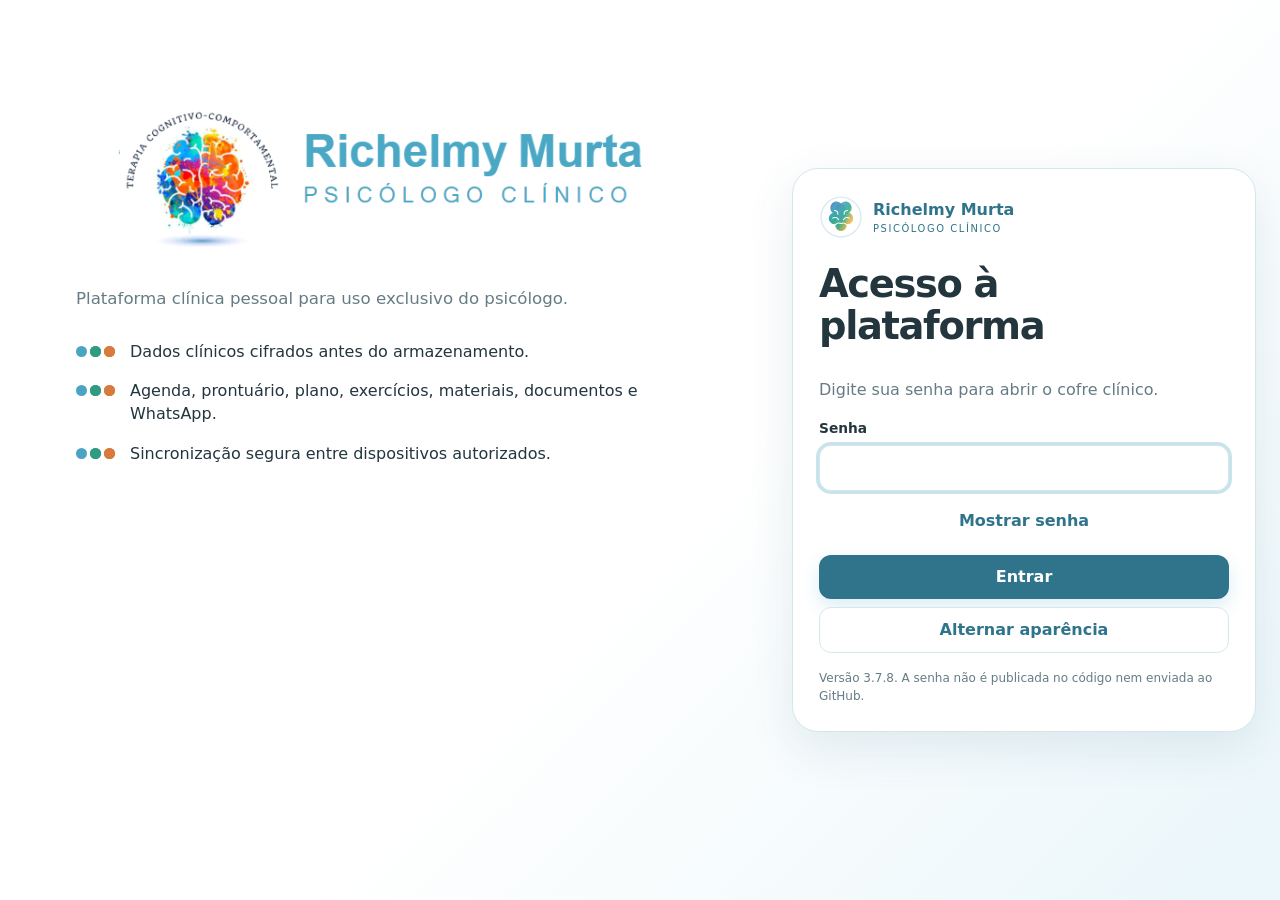
==== index.html @ 9f35b75d "chore(agenda): align build 3.7.8 and invalidate stale cached runtime" ====
<!DOCTYPE html>
<html lang="pt-BR">
<head>
  <meta charset="utf-8">
  <meta name="viewport" content="width=device-width,initial-scale=1,viewport-fit=cover">
  <meta name="theme-color" content="#4ba4c1">
  <meta name="description" content="Plataforma clínica local-first com sincronização criptografada entre dispositivos autorizados.">
  <meta name="color-scheme" content="light dark">
  <meta name="rm-build" content="3.7.8-main-v250">
  <meta http-equiv="Content-Security-Policy" content="default-src 'self' data:; script-src 'self' https://accounts.google.com; style-src 'self' 'unsafe-inline'; img-src 'self' data: blob: https:; media-src 'self' data: blob: https:; connect-src 'self' https://api.github.com https://raw.githubusercontent.com https://accounts.google.com https://oauth2.googleapis.com https://www.googleapis.com https://gmail.googleapis.com https://secretaria-digital-core.vercel.app; frame-src https://accounts.google.com; worker-src 'self'; object-src 'none'; base-uri 'self'; form-action 'self' mailto:">
  <link rel="manifest" href="manifest.webmanifest?v=3.7.8">
  <link rel="icon" href="assets/images/favicon.svg" type="image/svg+xml">
  <link rel="preload" href="assets/images/brand-banner.png" as="image" fetchpriority="high">
  <link rel="stylesheet" href="assets/css/app.css?v=3.7.8">
  <title>Richelmy Murta — Clínica</title>
</head>
<body class="rm-booting">
  <a class="skip-link" href="#app">Ir para o conteúdo principal</a>
  <div id="app" tabindex="-1"><main class="vault"><section class="vault-panel"><div class="vault-card" id="rm-boot-fallback"><div class="brand-mini"><img class="brand-symbol" src="assets/images/brand-symbol.svg" alt=""><div class="brand-copy"><strong>Plataforma Clínica</strong><span>Inicializando ambiente seguro…</span></div></div><p class="muted mt-24">Carregando cofre, interface e integrações. Se esta mensagem permanecer, recarregue a página.</p></div></section></main></div>
  <div id="modal-root"></div>
  <div id="toast-region" class="toast-region" aria-live="polite" aria-atomic="true"></div>
  <input id="file-input" type="file" hidden>
  <script type="module" src="assets/js/main-v250.js?v=3.7.8&rev=clinical-runtime-v378"></script>
</body>
</html>
---- assets/css/app.css ----
:root{--bg:#f4f8fa;--surface:#fff;--surface2:#eaf5f8;--text:#23363e;--muted:#657c85;--primary:#4ba4c1;--primary2:#2f748b;--line:#d6e7ec;--green:#2f9b82;--orange:#d77a3c;--yellow:#e4b546;--danger:#ad4050;--shadow:0 16px 48px rgba(37,91,110,.11);--shadow-sm:0 7px 24px rgba(37,91,110,.08);--radius:18px;--sidebar:250px;--topbar:68px;--focus:0 0 0 3px rgba(75,164,193,.3);--font:Inter,ui-sans-serif,system-ui,-apple-system,BlinkMacSystemFont,"Segoe UI",Arial,sans-serif;--fontScale:1}
[data-theme=dark]{--bg:#10191d;--surface:#19262b;--surface2:#22363d;--text:#e8f3f6;--muted:#abc0c8;--primary:#76c5dd;--primary2:#a1dcee;--line:#314950;--shadow:0 16px 48px rgba(0,0,0,.3);--shadow-sm:0 7px 24px rgba(0,0,0,.22)}
*{box-sizing:border-box}html{font-size:calc(16px * var(--fontScale));scroll-behavior:smooth}body{margin:0;min-height:100vh;background:var(--bg);color:var(--text);font-family:var(--font);line-height:1.5}button,input,textarea,select{font:inherit;color:inherit}button{cursor:pointer}a{color:inherit;text-decoration:none}:focus-visible{outline:0;box-shadow:var(--focus)}h1,h2,h3,p{margin-top:0}h1{font-size:clamp(1.75rem,3vw,2.5rem);line-height:1.08;letter-spacing:-.035em}h2{font-size:clamp(1.25rem,2vw,1.7rem)}h3{font-size:1.02rem}.hidden{display:none!important}.muted{color:var(--muted)}.small{font-size:.87rem}.tiny{font-size:.75rem}.wrap{flex-wrap:wrap}.flex{display:flex}.items-center{align-items:center}.justify-between{justify-content:space-between}.gap-8{gap:8px}.gap-12{gap:12px}.gap-16{gap:16px}.mt-8{margin-top:8px}.mt-12{margin-top:12px}.mt-16{margin-top:16px}.mt-24{margin-top:24px}.mb-0{margin-bottom:0}.w-full{width:100%}.text-right{text-align:right}.skip-link{position:fixed;left:12px;top:-70px;background:var(--surface);padding:10px 14px;border-radius:10px;z-index:999}.skip-link:focus{top:12px}
.btn{border:0;border-radius:12px;min-height:44px;padding:10px 15px;background:var(--primary2);color:#fff;font-weight:750;display:inline-flex;gap:8px;align-items:center;justify-content:center;box-shadow:0 7px 18px rgba(75,164,193,.2);transition:.18s}.btn:hover{filter:brightness(.97);transform:translateY(-1px)}.btn.secondary{background:var(--surface);color:var(--primary2);border:1px solid var(--line);box-shadow:none}.btn.ghost{background:transparent;color:var(--primary2);box-shadow:none}.btn.danger{background:var(--danger)}.btn:disabled{opacity:.45;cursor:not-allowed;transform:none}.icon-btn{width:44px;height:44px;border:1px solid var(--line);background:var(--surface);border-radius:12px;display:grid;place-items:center;color:var(--primary2)}
.input,.textarea,.select{width:100%;min-height:44px;padding:10px 12px;border:1px solid var(--line);background:var(--surface);border-radius:12px}.textarea{min-height:120px;resize:vertical}.field{display:grid;gap:6px}.field label{font-size:.86rem;font-weight:750}.input-row{display:grid;grid-template-columns:repeat(2,minmax(0,1fr));gap:12px}.toolbar{display:flex;gap:10px;align-items:center;flex-wrap:wrap;margin-bottom:16px}.search{position:relative;min-width:min(420px,55vw)}.search input{padding-left:40px}.search span{position:absolute;left:12px;top:11px;color:var(--muted)}
.card{background:var(--surface);border:1px solid var(--line);border-radius:var(--radius);padding:19px;box-shadow:var(--shadow-sm)}.card-title{display:flex;align-items:center;justify-content:space-between;gap:12px;margin-bottom:14px}.notice{padding:12px 14px;border:1px solid var(--line);border-radius:13px;background:var(--surface2);font-size:.88rem}.notice.warning{border-color:rgba(215,122,60,.4);background:rgba(215,122,60,.1)}.notice.danger{border-color:rgba(173,64,80,.4);background:rgba(173,64,80,.09)}.notice.success{border-color:rgba(47,155,130,.4);background:rgba(47,155,130,.1)}.badge{display:inline-flex;align-items:center;border-radius:999px;padding:4px 9px;font-size:.72rem;font-weight:800;background:var(--surface2);color:var(--primary2);white-space:nowrap}.badge.success{background:rgba(47,155,130,.13);color:var(--green)}.badge.warning{background:rgba(228,181,70,.18);color:#8a6417}.badge.danger{background:rgba(173,64,80,.12);color:var(--danger)}
.grid{display:grid;gap:16px}.grid-2{grid-template-columns:repeat(2,minmax(0,1fr))}.grid-3{grid-template-columns:repeat(3,minmax(0,1fr))}.grid-4{grid-template-columns:repeat(4,minmax(0,1fr))}.span-2{grid-column:span 2}.metric{background:var(--surface);border:1px solid var(--line);border-radius:16px;padding:17px;box-shadow:var(--shadow-sm)}.metric-label{font-size:.8rem;font-weight:700;color:var(--muted)}.metric-value{font-size:1.8rem;font-weight:850;letter-spacing:-.04em;margin-top:5px}.metric-note{font-size:.74rem;color:var(--muted);margin-top:4px}
.vault{min-height:100vh;display:grid;grid-template-columns:minmax(0,1.2fr) minmax(360px,.8fr);background:linear-gradient(135deg,#fff 0 55%,#eaf6fa 100%)}[data-theme=dark] .vault{background:linear-gradient(135deg,#10191d 0 55%,#17313b 100%)}.vault-hero{padding:clamp(28px,6vw,76px);display:flex;flex-direction:column;justify-content:space-between;gap:38px}.vault-panel{padding:24px;display:grid;place-items:center}.vault-card{width:min(100%,470px);background:var(--surface);border:1px solid var(--line);border-radius:26px;padding:26px;box-shadow:var(--shadow)}.brand-banner{width:min(100%,657px);height:auto;display:block;background:#fff;border-radius:15px}.brand-mini{display:flex;align-items:center;gap:10px}.brand-mini img{width:44px;height:44px}.brand-copy strong{display:block;color:var(--primary2)}.brand-copy span{display:block;color:var(--primary2);font-size:.62rem;letter-spacing:.16em;text-transform:uppercase}.feature-list{display:grid;gap:10px;margin-top:20px}.feature{display:flex;gap:10px}.dot{width:9px;height:9px;border-radius:50%;background:var(--primary);margin-top:7px;box-shadow:14px 0 0 var(--green),28px 0 0 var(--orange)}
.app-shell{display:grid;grid-template-columns:var(--sidebar) 1fr;min-height:100vh}.sidebar{position:sticky;top:0;height:100vh;background:var(--surface);border-right:1px solid var(--line);padding:18px 14px;display:flex;flex-direction:column;z-index:30;overflow:auto}.sidebar nav{display:grid;gap:4px;margin-top:18px}.nav-link{display:flex;align-items:center;gap:10px;padding:10px 12px;border:0;border-radius:12px;background:transparent;color:var(--muted);font-weight:720;text-align:left;width:100%}.nav-link:hover,.nav-link.active{background:var(--surface2);color:var(--primary2)}.sidebar-footer{margin-top:auto;border-top:1px solid var(--line);padding-top:14px}.main-shell{min-width:0}.topbar{height:var(--topbar);position:sticky;top:0;z-index:20;background:color-mix(in srgb,var(--bg) 88%,transparent);backdrop-filter:blur(12px);border-bottom:1px solid var(--line);padding:0 22px;display:flex;justify-content:space-between;align-items:center}.top-actions{display:flex;gap:8px;align-items:center}.mobile-menu{display:none}.content{padding:22px;max-width:1450px;margin:auto}.page-head{display:flex;justify-content:space-between;align-items:flex-end;gap:16px;margin-bottom:20px}.page-actions{display:flex;gap:8px;justify-content:flex-end;flex-wrap:wrap}.eyebrow{text-transform:uppercase;letter-spacing:.15em;font-size:.68rem;font-weight:900;color:var(--primary2)}
.patient-context{display:flex;align-items:center;justify-content:space-between;gap:12px;padding:12px 16px;background:var(--surface);border:1px solid var(--line);border-radius:14px;margin-bottom:16px;position:sticky;top:calc(var(--topbar) + 10px);z-index:15;box-shadow:var(--shadow-sm)}.person{display:flex;align-items:center;gap:10px}.avatar{width:43px;height:43px;border-radius:50%;display:grid;place-items:center;background:var(--surface2);color:var(--primary2);font-weight:850}.tabs{display:flex;gap:6px;overflow:auto;padding-bottom:6px;margin-bottom:14px}.tab{border:1px solid var(--line);background:var(--surface);border-radius:999px;padding:8px 12px;white-space:nowrap;color:var(--muted);font-weight:720}.tab.active{background:var(--primary2);color:#fff;border-color:var(--primary2)}
.list{display:grid;gap:9px}.list-item{display:grid;grid-template-columns:minmax(0,1fr) auto;align-items:center;gap:12px;padding:12px 0;border-bottom:1px solid var(--line)}.list-item:last-child{border-bottom:0}.agenda-item{display:grid;grid-template-columns:100px minmax(0,1fr) auto;gap:12px;align-items:center;padding:12px;border:1px solid var(--line);border-radius:13px;background:var(--surface)}.agenda-time{font-weight:800;color:var(--primary2)}.patient-card{cursor:pointer;transition:.18s}.patient-card:hover{transform:translateY(-2px);border-color:var(--primary)}.timeline{position:relative;padding-left:19px}.timeline:before{content:"";position:absolute;left:5px;top:4px;bottom:4px;width:2px;background:var(--line)}.timeline-item{position:relative;padding:0 0 18px 14px}.timeline-dot{position:absolute;left:-18px;top:5px;width:11px;height:11px;border-radius:50%;background:var(--primary);border:2px solid var(--surface)}.empty{text-align:center;padding:34px 18px;color:var(--muted)}
.stepper{display:flex;gap:6px;overflow:auto;margin-bottom:15px}.step{min-width:128px;border:1px solid var(--line);background:var(--surface);border-radius:12px;padding:9px 10px;color:var(--muted);font-weight:720}.step.active{border-color:var(--primary);color:var(--primary2);background:var(--surface2)}.progress{height:9px;border-radius:999px;background:var(--surface2);overflow:hidden}.progress span{display:block;height:100%;background:var(--primary);border-radius:inherit}.cycle{display:grid;gap:8px}.cycle-card{border:1px solid var(--line);border-radius:13px;padding:12px;background:var(--surface)}.cycle-arrow{text-align:center;color:var(--primary);font-size:1.2rem}
.table-wrap{overflow:auto}.table{width:100%;border-collapse:collapse;min-width:650px}.table th,.table td{padding:11px 10px;border-bottom:1px solid var(--line);text-align:left}.table th{font-size:.78rem;color:var(--muted);text-transform:uppercase;letter-spacing:.06em}.money-hidden .money{filter:blur(7px);user-select:none}.privacy-mask [data-sensitive]{filter:blur(8px);user-select:none}.privacy-cover{position:fixed;inset:0;z-index:1000;background:var(--bg);display:grid;place-items:center;text-align:center;padding:24px}.privacy-cover img{width:72px}.kiosk{min-height:100vh;background:linear-gradient(135deg,var(--bg),var(--surface2));padding:20px}.kiosk-shell{max-width:780px;margin:auto}.kiosk header{display:flex;justify-content:space-between;align-items:center;gap:12px;margin-bottom:20px}.kiosk .kiosk-brand{display:flex;align-items:center;gap:10px}.kiosk .kiosk-brand img{width:52px}.kiosk-exit{position:fixed;right:12px;bottom:12px;z-index:30}
.modal-backdrop{position:fixed;inset:0;background:rgba(4,17,23,.62);z-index:500;display:grid;place-items:center;padding:16px}.modal{width:min(720px,100%);max-height:92vh;overflow:auto;background:var(--surface);border-radius:20px;border:1px solid var(--line);box-shadow:var(--shadow)}.modal.wide{width:min(1050px,100%)}.modal-head,.modal-foot{padding:16px 18px;display:flex;align-items:center;justify-content:space-between;gap:12px}.modal-head{border-bottom:1px solid var(--line)}.modal-foot{border-top:1px solid var(--line);justify-content:flex-end;flex-wrap:wrap}.modal-body{padding:18px}.toast-region{position:fixed;right:16px;bottom:16px;z-index:900;display:grid;gap:8px;width:min(360px,calc(100vw - 32px))}.toast{padding:12px 14px;border-radius:12px;background:var(--text);color:var(--surface);box-shadow:var(--shadow);animation:toastIn .2s}.toast.error{background:var(--danger);color:#fff}.toast.success{background:var(--green);color:#fff}@keyframes toastIn{from{opacity:0;transform:translateY(10px)}}
.bar-chart{height:180px;display:flex;align-items:end;gap:8px;padding-top:18px}.bar-col{flex:1;text-align:center;min-width:24px}.bar{width:100%;max-width:42px;margin:auto;border-radius:8px 8px 2px 2px;background:linear-gradient(var(--primary),var(--primary2));min-height:3px}.bar-label{font-size:.68rem;color:var(--muted);margin-top:6px}.print-header{display:none}
@media(max-width:1050px){.grid-4{grid-template-columns:repeat(2,minmax(0,1fr))}.grid-3{grid-template-columns:repeat(2,minmax(0,1fr))}.app-shell{grid-template-columns:1fr}.sidebar{position:fixed;left:-280px;width:270px;transition:.2s;box-shadow:var(--shadow)}.sidebar.open{left:0}.mobile-menu{display:grid}.search{min-width:220px}.patient-context{top:calc(var(--topbar) + 5px)}}
@media(max-width:700px){.vault{grid-template-columns:1fr}.vault-hero{padding:24px}.vault-panel{padding:18px}.grid-2,.grid-3,.grid-4,.input-row{grid-template-columns:1fr}.span-2{grid-column:auto}.content{padding:16px}.topbar{padding:0 14px}.topbar .search{display:none}.page-head{align-items:flex-start;flex-direction:column}.page-actions{justify-content:flex-start}.agenda-item{grid-template-columns:80px 1fr}.agenda-item>:last-child{grid-column:1/-1;justify-self:start}.patient-context{align-items:flex-start;flex-direction:column}.modal-backdrop{padding:0}.modal{border-radius:16px 16px 0 0;max-height:96vh;align-self:end}.kiosk{padding:12px}.toolbar>*{width:100%!important;max-width:none!important}}
@media(prefers-reduced-motion:reduce){*{animation-duration:.001ms!important;transition-duration:.001ms!important;scroll-behavior:auto!important}}
@media print{body{background:#fff;color:#111}.sidebar,.topbar,.page-actions,.tabs,.toolbar,.btn,.icon-btn,.toast-region,.notice.no-print,.kiosk-exit{display:none!important}.app-shell{display:block}.content{padding:0;max-width:none}.card{box-shadow:none;border:0;padding:0}.print-header{display:block!important}.page-break{break-before:page}}

/* v1.2.0 — refinamentos visuais */
.feature-list{display:grid;gap:16px;margin-top:28px;max-width:850px}.feature{display:grid;grid-template-columns:42px minmax(0,1fr);align-items:start;gap:12px;font-size:1rem;line-height:1.45}.dot{position:relative;display:block;width:11px;height:11px;border-radius:50%;background:var(--primary);margin:6px 0 0 0}.dot:before,.dot:after{content:"";position:absolute;top:0;width:11px;height:11px;border-radius:50%}.dot:before{left:14px;background:var(--green)}.dot:after{left:28px;background:var(--orange)}.hero-caption{max-width:760px;color:var(--muted);font-size:1.04rem;margin-top:18px}.brain-icon{width:19px;height:19px;object-fit:contain;filter:drop-shadow(0 2px 4px rgba(75,164,193,.2));flex:0 0 19px}.clock-chip{display:flex;align-items:center;gap:12px;padding:7px 12px;border:1px solid var(--line);border-radius:14px;background:var(--surface);color:var(--primary2);min-width:196px;justify-content:center}.clock-chip small{display:block;color:var(--muted);font-size:.62rem;text-transform:uppercase;letter-spacing:.08em}.clock-chip strong{display:block;font-size:.88rem}.brand-banner{image-rendering:auto;filter:contrast(1.04) saturate(1.04)}@media(max-width:700px){.clock-chip{display:none}}
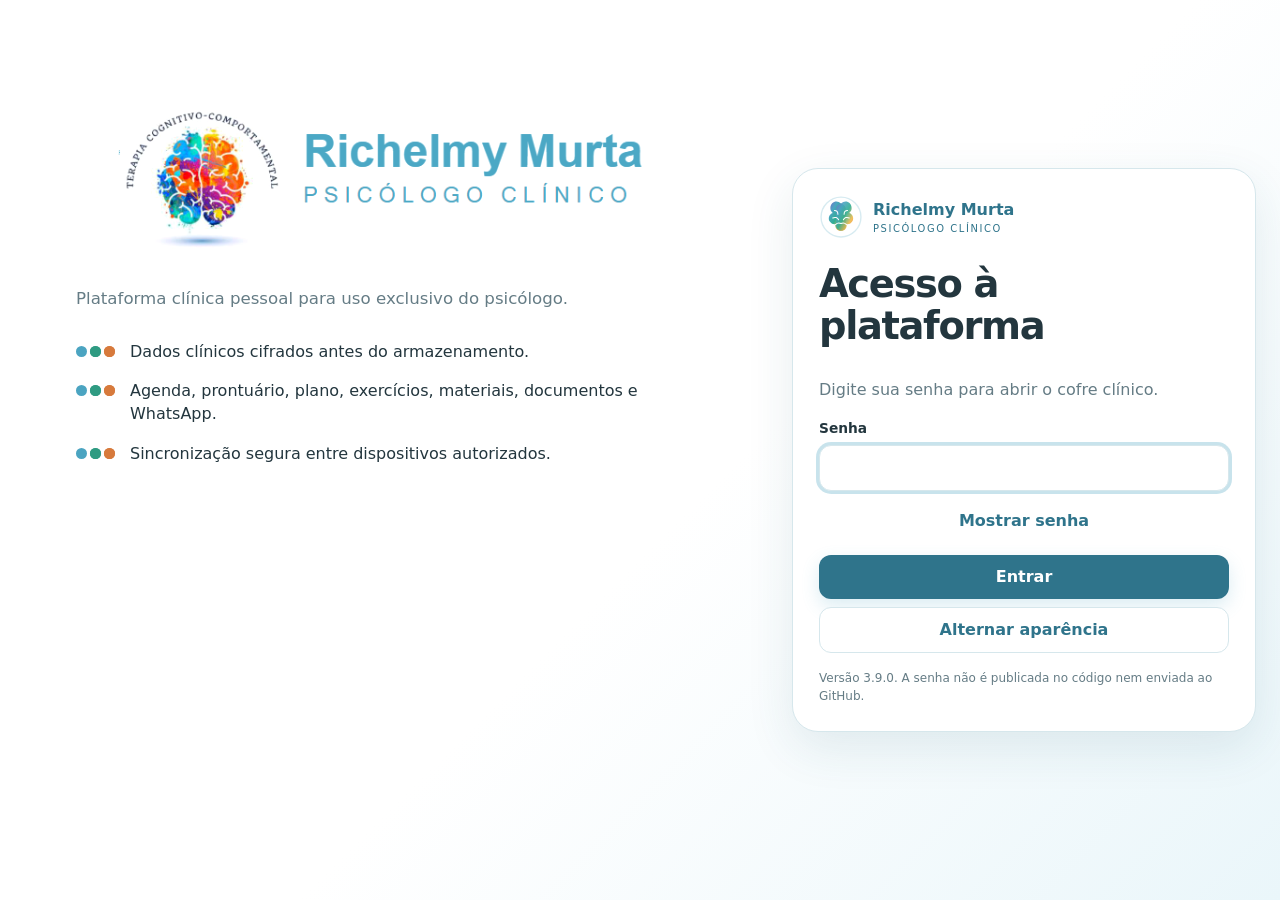
==== commit 3ac86d9b: "release(clinical): publish 3.9.0 cache-coherent guarded pilot" ====
--- a/index.html
+++ b/index.html
@@ -6,12 +6,12 @@
   <meta name="theme-color" content="#4ba4c1">
   <meta name="description" content="Plataforma clínica local-first com sincronização criptografada entre dispositivos autorizados.">
   <meta name="color-scheme" content="light dark">
-  <meta name="rm-build" content="3.7.8-main-v250">
+  <meta name="rm-build" content="3.9.0-main-v250">
   <meta http-equiv="Content-Security-Policy" content="default-src 'self' data:; script-src 'self' https://accounts.google.com; style-src 'self' 'unsafe-inline'; img-src 'self' data: blob: https:; media-src 'self' data: blob: https:; connect-src 'self' https://api.github.com https://raw.githubusercontent.com https://accounts.google.com https://oauth2.googleapis.com https://www.googleapis.com https://gmail.googleapis.com https://secretaria-digital-core.vercel.app; frame-src https://accounts.google.com; worker-src 'self'; object-src 'none'; base-uri 'self'; form-action 'self' mailto:">
-  <link rel="manifest" href="manifest.webmanifest?v=3.7.8">
+  <link rel="manifest" href="manifest.webmanifest?v=3.9.0">
   <link rel="icon" href="assets/images/favicon.svg" type="image/svg+xml">
   <link rel="preload" href="assets/images/brand-banner.png" as="image" fetchpriority="high">
-  <link rel="stylesheet" href="assets/css/app.css?v=3.7.8">
+  <link rel="stylesheet" href="assets/css/app.css?v=3.9.0">
   <title>Richelmy Murta — Clínica</title>
 </head>
 <body class="rm-booting">
@@ -20,6 +20,6 @@
   <div id="modal-root"></div>
   <div id="toast-region" class="toast-region" aria-live="polite" aria-atomic="true"></div>
   <input id="file-input" type="file" hidden>
-  <script type="module" src="assets/js/main-v250.js?v=3.7.8&rev=clinical-runtime-v378"></script>
+  <script type="module" src="assets/js/main-v250.js?v=3.9.0&rev=clinical-runtime-v376"></script>
 </body>
 </html>
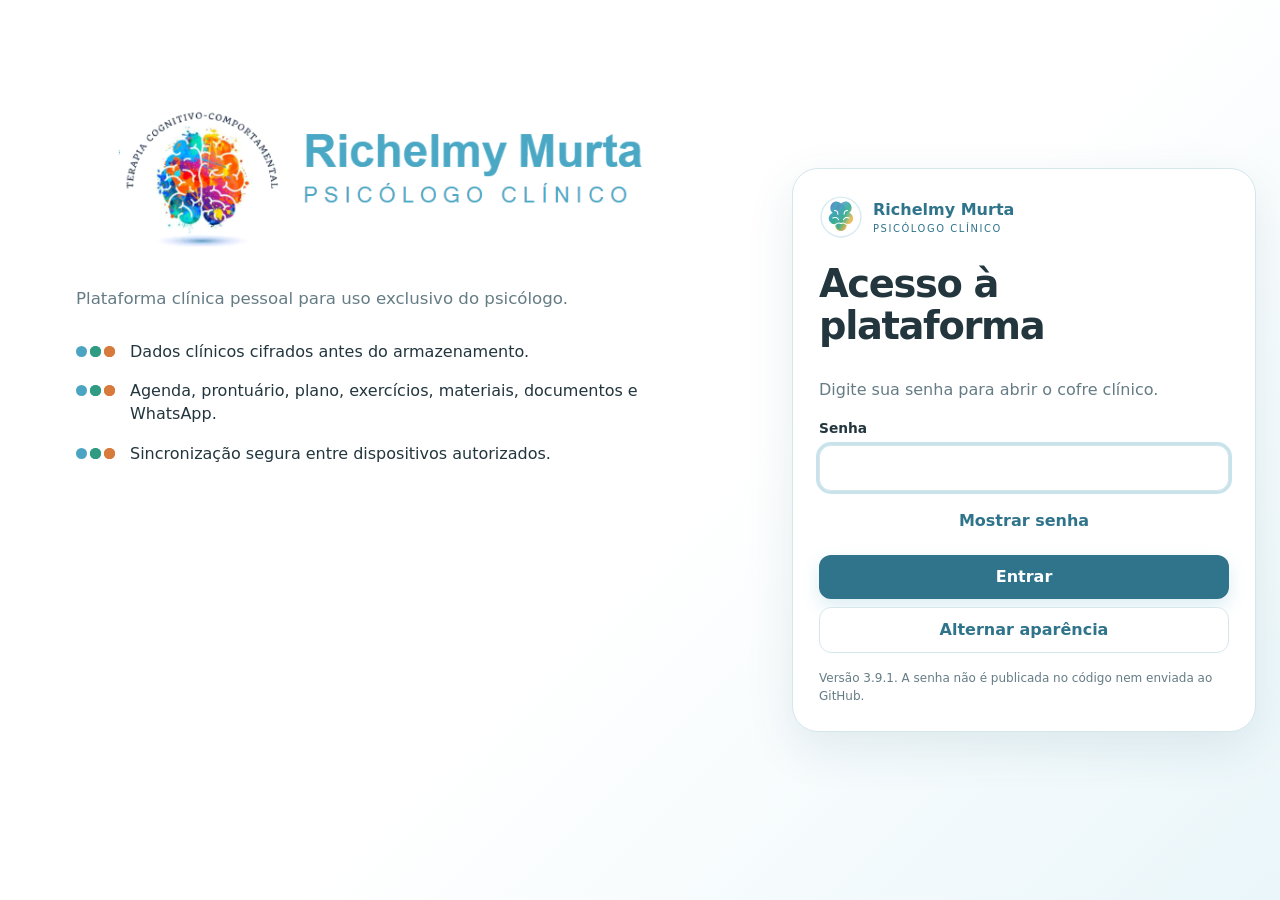
==== commit 7064d975: "release: bump clinical cache coherence to 3.9.1" ====
--- a/index.html
+++ b/index.html
@@ -6,12 +6,12 @@
   <meta name="theme-color" content="#4ba4c1">
   <meta name="description" content="Plataforma clínica local-first com sincronização criptografada entre dispositivos autorizados.">
   <meta name="color-scheme" content="light dark">
-  <meta name="rm-build" content="3.9.0-main-v250">
+  <meta name="rm-build" content="3.9.1-main-v250">
   <meta http-equiv="Content-Security-Policy" content="default-src 'self' data:; script-src 'self' https://accounts.google.com; style-src 'self' 'unsafe-inline'; img-src 'self' data: blob: https:; media-src 'self' data: blob: https:; connect-src 'self' https://api.github.com https://raw.githubusercontent.com https://accounts.google.com https://oauth2.googleapis.com https://www.googleapis.com https://gmail.googleapis.com https://secretaria-digital-core.vercel.app; frame-src https://accounts.google.com; worker-src 'self'; object-src 'none'; base-uri 'self'; form-action 'self' mailto:">
-  <link rel="manifest" href="manifest.webmanifest?v=3.9.0">
+  <link rel="manifest" href="manifest.webmanifest?v=3.9.1">
   <link rel="icon" href="assets/images/favicon.svg" type="image/svg+xml">
   <link rel="preload" href="assets/images/brand-banner.png" as="image" fetchpriority="high">
-  <link rel="stylesheet" href="assets/css/app.css?v=3.9.0">
+  <link rel="stylesheet" href="assets/css/app.css?v=3.9.1">
   <title>Richelmy Murta — Clínica</title>
 </head>
 <body class="rm-booting">
@@ -20,6 +20,6 @@
   <div id="modal-root"></div>
   <div id="toast-region" class="toast-region" aria-live="polite" aria-atomic="true"></div>
   <input id="file-input" type="file" hidden>
-  <script type="module" src="assets/js/main-v250.js?v=3.9.0&rev=clinical-runtime-v376"></script>
+  <script type="module" src="assets/js/main-v250.js?v=3.9.1&rev=clinical-runtime-v376"></script>
 </body>
 </html>
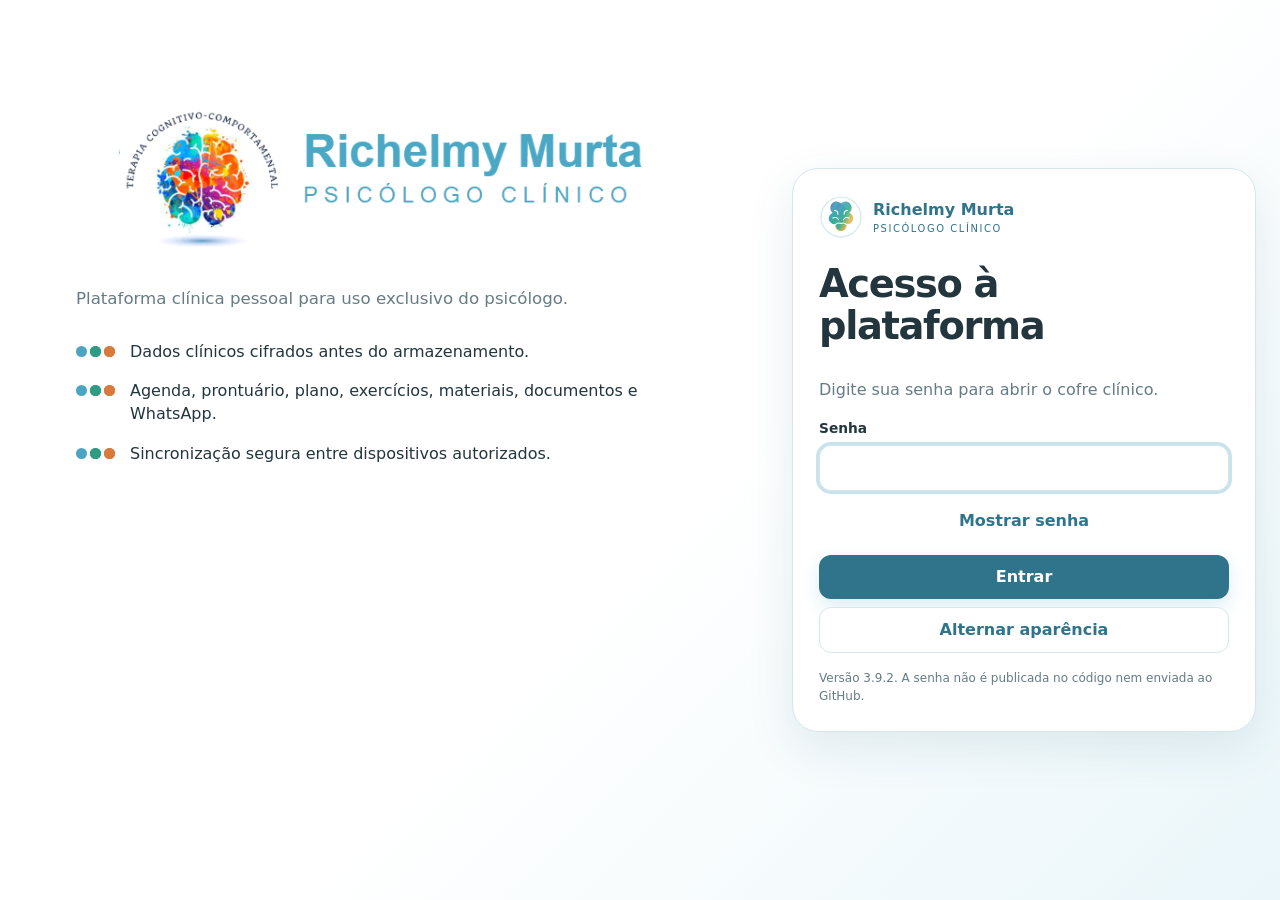
==== commit 8e767374: "release(ui): bump to 3.9.2 for coherent cache after stability hotfix" ====
--- a/index.html
+++ b/index.html
@@ -6,12 +6,12 @@
   <meta name="theme-color" content="#4ba4c1">
   <meta name="description" content="Plataforma clínica local-first com sincronização criptografada entre dispositivos autorizados.">
   <meta name="color-scheme" content="light dark">
-  <meta name="rm-build" content="3.9.1-main-v250">
+  <meta name="rm-build" content="3.9.2-main-v250">
   <meta http-equiv="Content-Security-Policy" content="default-src 'self' data:; script-src 'self' https://accounts.google.com; style-src 'self' 'unsafe-inline'; img-src 'self' data: blob: https:; media-src 'self' data: blob: https:; connect-src 'self' https://api.github.com https://raw.githubusercontent.com https://accounts.google.com https://oauth2.googleapis.com https://www.googleapis.com https://gmail.googleapis.com https://secretaria-digital-core.vercel.app; frame-src https://accounts.google.com; worker-src 'self'; object-src 'none'; base-uri 'self'; form-action 'self' mailto:">
-  <link rel="manifest" href="manifest.webmanifest?v=3.9.1">
+  <link rel="manifest" href="manifest.webmanifest?v=3.9.2">
   <link rel="icon" href="assets/images/favicon.svg" type="image/svg+xml">
   <link rel="preload" href="assets/images/brand-banner.png" as="image" fetchpriority="high">
-  <link rel="stylesheet" href="assets/css/app.css?v=3.9.1">
+  <link rel="stylesheet" href="assets/css/app.css?v=3.9.2">
   <title>Richelmy Murta — Clínica</title>
 </head>
 <body class="rm-booting">
@@ -20,6 +20,6 @@
   <div id="modal-root"></div>
   <div id="toast-region" class="toast-region" aria-live="polite" aria-atomic="true"></div>
   <input id="file-input" type="file" hidden>
-  <script type="module" src="assets/js/main-v250.js?v=3.9.1&rev=clinical-runtime-v376"></script>
+  <script type="module" src="assets/js/main-v250.js?v=3.9.2&rev=clinical-runtime-v376"></script>
 </body>
 </html>
